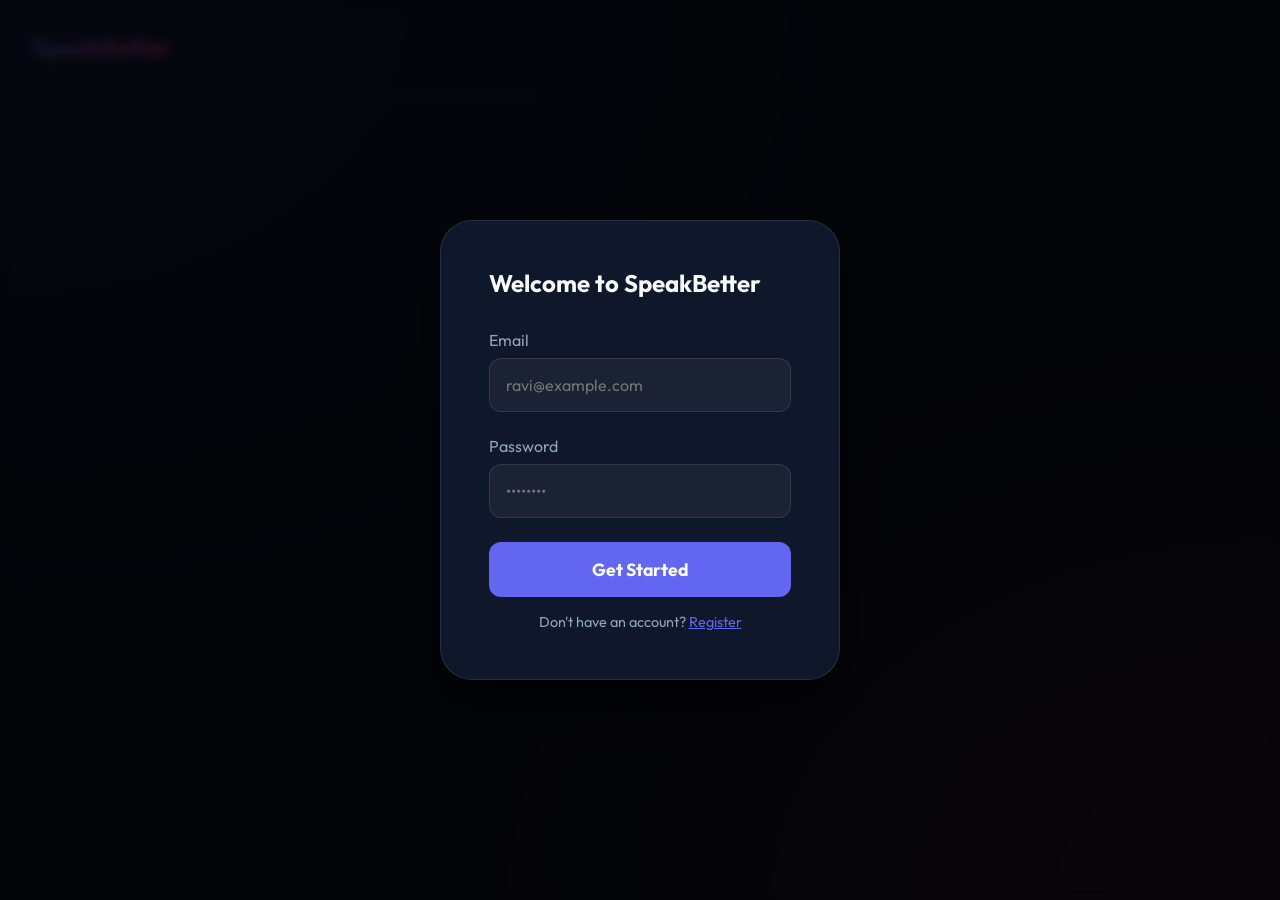
==== backend/app/static/index.html @ 7bcf6d39 "feat: implement core backend architecture including MongoDB integration, Gemini audio analysis servi" ====
<!DOCTYPE html>
<html lang="en">
<head>
    <meta charset="UTF-8">
    <meta name="viewport" content="width=device-width, initial-scale=1.0">
    <title>SpeakBetter - AI English Tutor</title>
    <link href="https://fonts.googleapis.com/css2?family=Outfit:wght@300;400;600;800&display=swap" rel="stylesheet">
    <style>
        :root {
            --primary: #6366f1;
            --primary-dark: #4f46e5;
            --secondary: #ec4899;
            --bg-dark: #0f172a;
            --card-bg: rgba(30, 41, 59, 0.7);
            --text-main: #f8fafc;
            --text-dim: #94a3b8;
            --glass-border: rgba(255, 255, 255, 0.1);
        }

        * {
            margin: 0;
            padding: 0;
            box-sizing: border-box;
            font-family: 'Outfit', sans-serif;
        }

        body {
            background-color: var(--bg-dark);
            color: var(--text-main);
            min-height: 100vh;
            background-image: 
                radial-gradient(at 0% 0%, rgba(99, 102, 241, 0.15) 0px, transparent 50%),
                radial-gradient(at 100% 100%, rgba(236, 72, 153, 0.15) 0px, transparent 50%);
            display: flex;
            flex-direction: column;
            overflow-x: hidden;
        }

        header {
            padding: 2rem;
            display: flex;
            justify-content: space-between;
            align-items: center;
            backdrop-filter: blur(10px);
            border-bottom: 1px solid var(--glass-border);
            position: sticky;
            top: 0;
            z-index: 100;
        }

        .logo {
            font-size: 1.5rem;
            font-weight: 800;
            background: linear-gradient(to right, var(--primary), var(--secondary));
            -webkit-background-clip: text;
            -webkit-text-fill-color: transparent;
        }

        .user-nav {
            display: flex;
            gap: 1rem;
            align-items: center;
        }

        .streak-badge {
            background: rgba(255, 255, 255, 0.1);
            padding: 0.5rem 1rem;
            border-radius: 2rem;
            display: flex;
            align-items: center;
            gap: 0.5rem;
            border: 1px solid var(--glass-border);
        }

        main {
            flex: 1;
            padding: 2rem;
            max-width: 800px;
            margin: 0 auto;
            width: 100%;
        }

        .task-card {
            background: var(--card-bg);
            backdrop-filter: blur(20px);
            border-radius: 2rem;
            padding: 3rem;
            border: 1px solid var(--glass-border);
            text-align: center;
            box-shadow: 0 25px 50px -12px rgba(0, 0, 0, 0.5);
            margin-bottom: 2rem;
            transform: translateY(0);
            transition: transform 0.3s ease;
        }

        .task-card:hover {
            transform: translateY(-5px);
        }

        .day-label {
            color: var(--secondary);
            font-weight: 600;
            text-transform: uppercase;
            letter-spacing: 0.1em;
            margin-bottom: 1rem;
            display: block;
        }

        h2 {
            font-size: 2.5rem;
            margin-bottom: 0.5rem;
            line-height: 1.2;
        }

        .hi-task {
            font-size: 1.25rem;
            color: var(--text-dim);
            margin-bottom: 2rem;
        }

        .controls {
            display: flex;
            flex-direction: column;
            align-items: center;
            gap: 2rem;
        }

        .record-btn {
            width: 100px;
            height: 100px;
            border-radius: 50%;
            background: var(--primary);
            border: none;
            cursor: pointer;
            display: flex;
            align-items: center;
            justify-content: center;
            box-shadow: 0 0 0 0 rgba(99, 102, 241, 0.4);
            transition: all 0.3s cubic-bezier(0.175, 0.885, 0.32, 1.275);
            position: relative;
        }

        .record-btn.recording {
            background: var(--secondary);
            animation: pulse 1.5s infinite;
        }

        .record-btn svg {
            width: 40px;
            height: 40px;
            fill: white;
        }

        @keyframes pulse {
            0% { box-shadow: 0 0 0 0 rgba(236, 72, 153, 0.7); }
            70% { box-shadow: 0 0 0 20px rgba(236, 72, 153, 0); }
            100% { box-shadow: 0 0 0 0 rgba(236, 72, 153, 0); }
        }

        .status-text {
            color: var(--text-dim);
            font-weight: 500;
        }

        .feedback-section {
            display: none;
            animation: slideUp 0.5s ease;
        }

        @keyframes slideUp {
            from { opacity: 0; transform: translateY(20px); }
            to { opacity: 1; transform: translateY(0); }
        }

        .feedback-card {
            background: rgba(255, 255, 255, 0.05);
            border-radius: 1.5rem;
            padding: 2rem;
            margin-top: 2rem;
            text-align: left;
        }

        .score-box {
            display: inline-block;
            padding: 0.5rem 1rem;
            background: var(--primary);
            border-radius: 1rem;
            font-weight: 800;
            margin-bottom: 1rem;
        }

        .corrected-text {
            font-size: 1.5rem;
            margin-bottom: 1rem;
            color: #4ade80;
        }

        .hindi-exp {
            color: var(--text-dim);
            font-style: italic;
            border-left: 3px solid var(--secondary);
            padding-left: 1rem;
            margin-bottom: 1.5rem;
        }

        .btn-play {
            padding: 0.75rem 1.5rem;
            background: white;
            color: var(--bg-dark);
            border: none;
            border-radius: 1rem;
            font-weight: 700;
            cursor: pointer;
            display: flex;
            align-items: center;
            gap: 0.5rem;
            transition: all 0.2s;
        }

        .btn-play:hover {
            transform: scale(1.05);
            background: #f1f5f9;
        }

        /* Modal Styles */
        .modal {
            position: fixed;
            top: 0;
            left: 0;
            width: 100%;
            height: 100%;
            background: rgba(0, 0, 0, 0.8);
            backdrop-filter: blur(5px);
            display: flex;
            align-items: center;
            justify-content: center;
            z-index: 1000;
            padding: 1rem;
        }

        .modal-content {
            background: var(--bg-dark);
            border: 1px solid var(--glass-border);
            padding: 3rem;
            border-radius: 2rem;
            width: 100%;
            max-width: 400px;
            box-shadow: 0 25px 50px -12px rgba(0, 0, 0, 1);
        }

        .form-group {
            margin-bottom: 1.5rem;
        }

        label {
            display: block;
            margin-bottom: 0.5rem;
            color: var(--text-dim);
        }

        input {
            width: 100%;
            padding: 1rem;
            background: rgba(255, 255, 255, 0.05);
            border: 1px solid var(--glass-border);
            border-radius: 0.75rem;
            color: white;
            font-size: 1rem;
        }

        input:focus {
            outline: none;
            border-color: var(--primary);
        }

        .btn-submit {
            width: 100%;
            padding: 1rem;
            background: var(--primary);
            color: white;
            border: none;
            border-radius: 0.75rem;
            font-weight: 700;
            font-size: 1.1rem;
            cursor: pointer;
            transition: all 0.2s;
        }

        .btn-submit:hover {
            background: var(--primary-dark);
        }

        .hidden {
            display: none !important;
        }
    </style>
</head>
<body>
    <header>
        <div class="logo">SpeakBetter</div>
        <div class="user-nav">
            <div id="streakContainer" class="streak-badge hidden">
                🔥 <span id="streakCount">0</span> Days
            </div>
            <button id="logoutBtn" class="btn-play hidden" style="padding:0.4rem 1rem">Logout</button>
        </div>
    </header>

    <main id="appContent" class="hidden">
        <div class="task-card">
            <span class="day-label" id="taskDate">Today's Task</span>
            <h2 id="taskEn">Loading task...</h2>
            <p id="hiTask" class="hi-task"></p>
            
            <div class="controls">
                <button id="recordBtn" class="record-btn">
                    <svg viewBox="0 0 24 24"><path d="M12 14c1.66 0 3-1.34 3-3V5c0-1.66-1.34-3-3-3S9 3.34 9 5v6c0 1.66 1.34 3 3 3z"/><path d="M17 11c0 2.76-2.24 5-5 5s-5-2.24-5-5H5c0 3.53 2.61 6.43 6 6.92V21h2v-3.08c3.39-.49 6-3.39 6-6.92h-2z"/></svg>
                </button>
                <div id="statusText" class="status-text">Click the mic and start speaking</div>
            </div>

            <div id="feedbackSection" class="feedback-section">
                <div class="feedback-card">
                    <div class="score-box">Score: <span id="score">0</span>/10</div>
                    <div class="corrected-text" id="correctedText"></div>
                    <div class="hindi-exp" id="hindiExp"></div>
                    <div id="encouragement" style="margin-bottom: 1.5rem; color: var(--text-dim)"></div>
                    <button id="playBtn" class="btn-play">
                        <svg width="20" height="20" viewBox="0 0 24 24" fill="currentColor"><path d="M8 5v14l11-7z"/></svg>
                        Listen & Practice
                    </button>
                </div>
            </div>
        </div>
    </main>

    <!-- Auth Modal -->
    <div id="authModal" class="modal">
        <div class="modal-content">
            <h2 style="font-size: 1.5rem; margin-bottom: 2rem;">Welcome to SpeakBetter</h2>
            <div id="loginForm">
                <div class="form-group">
                    <label>Email</label>
                    <input type="email" id="loginEmail" placeholder="ravi@example.com">
                </div>
                <div class="form-group">
                    <label>Password</label>
                    <input type="password" id="loginPassword" placeholder="••••••••">
                </div>
                <button class="btn-submit" id="handleLogin">Get Started</button>
                <p style="margin-top: 1rem; text-align: center; font-size: 0.9rem; color: var(--text-dim)">
                    Don't have an account? <a href="#" id="showRegister" style="color: var(--primary)">Register</a>
                </p>
            </div>
            <div id="registerForm" class="hidden">
                <div class="form-group">
                    <label>Name</label>
                    <input type="text" id="regName" placeholder="Ravi Kumar">
                </div>
                <div class="form-group">
                    <label>Email</label>
                    <input type="email" id="regEmail" placeholder="ravi@example.com">
                </div>
                <div class="form-group">
                    <label>Password</label>
                    <input type="password" id="regPassword" placeholder="••••••••">
                </div>
                <button class="btn-submit" id="handleRegister">Create Account</button>
                <p style="margin-top: 1rem; text-align: center; font-size: 0.9rem; color: var(--text-dim)">
                    Already have an account? <a href="#" id="showLogin" style="color: var(--primary)">Login</a>
                </p>
            </div>
        </div>
    </div>

    <script>
        const API_URL = ''; // Same origin
        let token = localStorage.getItem('token');
        let mediaRecorder;
        let audioChunks = [];

        // UI Elements
        const authModal = document.getElementById('authModal');
        const appContent = document.getElementById('appContent');
        const loginForm = document.getElementById('loginForm');
        const registerForm = document.getElementById('registerForm');
        const streakContainer = document.getElementById('streakContainer');
        const logoutBtn = document.getElementById('logoutBtn');

        // Initialization
        if (token) {
            showApp();
        }

        document.getElementById('showRegister').onclick = () => {
            loginForm.classList.add('hidden');
            registerForm.classList.remove('hidden');
        };

        document.getElementById('showLogin').onclick = () => {
            registerForm.classList.add('hidden');
            loginForm.classList.remove('hidden');
        };

        logoutBtn.onclick = () => {
            localStorage.removeItem('token');
            location.reload();
        };

        // Auth Logic
        document.getElementById('handleLogin').onclick = async () => {
            const email = document.getElementById('loginEmail').value;
            const password = document.getElementById('loginPassword').value;
            
            try {
                const res = await fetch('/auth/login', {
                    method: 'POST',
                    headers: { 'Content-Type': 'application/json' },
                    body: JSON.stringify({ email, password, name: '' }) // name dummy for simplicity
                });
                const data = await res.json();
                if (data.access_token) {
                    localStorage.setItem('token', data.access_token);
                    showApp();
                } else {
                    alert(data.detail || 'Login failed');
                }
            } catch (err) {
                alert('Connection error');
            }
        };

        document.getElementById('handleRegister').onclick = async () => {
            const name = document.getElementById('regName').value;
            const email = document.getElementById('regEmail').value;
            const password = document.getElementById('regPassword').value;
            
            try {
                const res = await fetch('/auth/register', {
                    method: 'POST',
                    headers: { 'Content-Type': 'application/json' },
                    body: JSON.stringify({ name, email, password })
                });
                const data = await res.json();
                if (data.access_token) {
                    localStorage.setItem('token', data.access_token);
                    showApp();
                } else {
                    alert(data.detail || 'Registration failed');
                }
            } catch (err) {
                alert('Connection error');
            }
        };

        async function showApp() {
            authModal.classList.add('hidden');
            appContent.classList.remove('hidden');
            streakContainer.classList.remove('hidden');
            logoutBtn.classList.remove('hidden');
            token = localStorage.getItem('token');
            loadTask();
            loadStats();
        }

        async function loadTask() {
            const res = await fetch('/task/', {
                headers: { 'Authorization': `Bearer ${token}` }
            });
            const task = await res.json();
            document.getElementById('taskEn').innerText = task.task_en;
            document.getElementById('hiTask').innerText = task.task_hi;
            document.getElementById('taskDate').innerText = task.date;
        }

        async function loadStats() {
            const res = await fetch('/progress/stats', {
                headers: { 'Authorization': `Bearer ${token}` }
            });
            const stats = await res.json();
            document.getElementById('streakCount').innerText = stats.streak;
        }

        // Audio Recording Logic
        const recordBtn = document.getElementById('recordBtn');
        const statusText = document.getElementById('statusText');

        recordBtn.onclick = async () => {
            if (mediaRecorder && mediaRecorder.state === 'recording') {
                mediaRecorder.stop();
                recordBtn.classList.remove('recording');
                statusText.innerText = 'Processing your speech...';
                return;
            }

            try {
                const stream = await navigator.mediaDevices.getUserMedia({ audio: true });
                mediaRecorder = new MediaRecorder(stream);
                audioChunks = [];

                mediaRecorder.ondataavailable = (event) => {
                    audioChunks.push(event.data);
                };

                mediaRecorder.onstop = async () => {
                    const audioBlob = new Blob(audioChunks, { type: 'audio/mpeg' });
                    submitAudio(audioBlob);
                };

                mediaRecorder.start();
                recordBtn.classList.add('recording');
                statusText.innerText = 'Listening... Click again to finish';
            } catch (err) {
                alert('Please allow microphone access to practice.');
            }
        };

        async function submitAudio(blob) {
            const formData = new FormData();
            formData.append('file', blob, 'recording.mp3');

            try {
                const res = await fetch('/submit/audio', {
                    method: 'POST',
                    headers: { 'Authorization': `Bearer ${token}` },
                    body: formData
                });
                const result = await res.json();
                showFeedback(result);
            } catch (err) {
                statusText.innerText = 'Error submitting. Try again.';
            }
        }

        function showFeedback(result) {
            document.getElementById('feedbackSection').style.display = 'block';
            document.getElementById('score').innerText = result.score;
            document.getElementById('correctedText').innerText = result.corrected;
            document.getElementById('hindiExp').innerText = result.hindi;
            document.getElementById('encouragement').innerText = result.feedback;
            document.getElementById('streakCount').innerText = result.streak;
            statusText.innerText = 'Great job! Listen to the correct version below.';
            
            document.getElementById('playBtn').onclick = () => {
                const utterance = new SpeechSynthesisUtterance(result.corrected);
                utterance.lang = 'en-US';
                utterance.rate = 0.9;
                speechSynthesis.speak(utterance);
            };
        }
    </script>
</body>
</html>
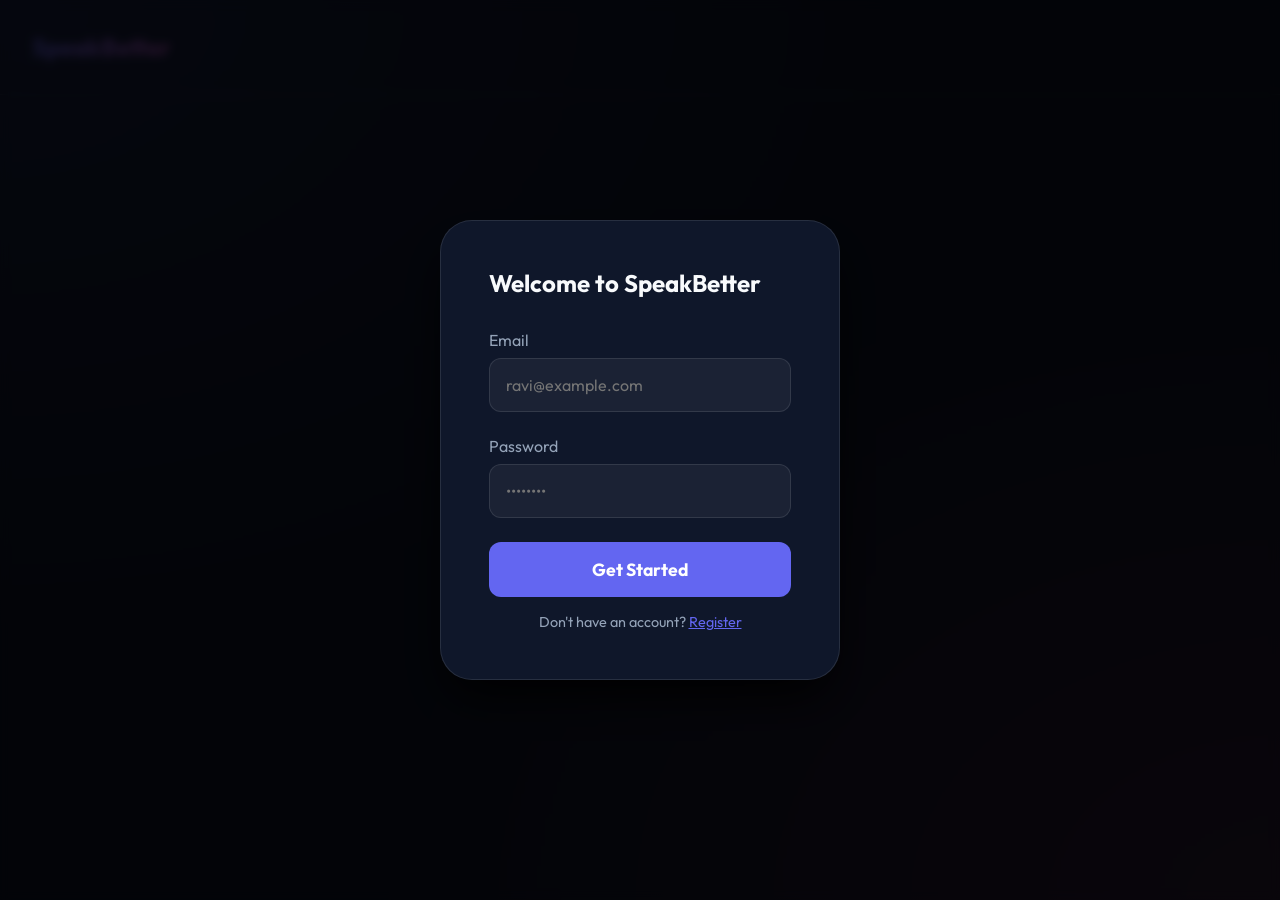
==== commit 1402038e: "feat: migrate to google-genai SDK and implement two-stage Gemini pipeline for multimodal audio analy" ====
--- a/backend/app/static/index.html
+++ b/backend/app/static/index.html
@@ -53,6 +53,7 @@
             font-weight: 800;
             background: linear-gradient(to right, var(--primary), var(--secondary));
             -webkit-background-clip: text;
+            background-clip: text;
             -webkit-text-fill-color: transparent;
         }
 
@@ -160,6 +161,28 @@
         .status-text {
             color: var(--text-dim);
             font-weight: 500;
+            display: flex;
+            align-items: center;
+            gap: 0.5rem;
+        }
+
+        .status-loading {
+            width: 12px;
+            height: 12px;
+            border: 2px solid var(--primary);
+            border-top-color: transparent;
+            border-radius: 50%;
+            animation: spin 0.8s linear infinite;
+        }
+
+        @keyframes spin {
+            to { transform: rotate(360deg); }
+        }
+
+        .record-btn.processing {
+            opacity: 0.7;
+            cursor: wait;
+            background: var(--text-dim);
         }
 
         .feedback-section {
@@ -297,7 +320,7 @@
 </head>
 <body>
     <header>
-        <div class="logo">SpeakBetter</div>
+        <div class="logo">SpeakBetter <span style="font-size: 0.7rem; vertical-align: middle; opacity: 0.5;">v2.0 - Gemini Native</span></div>
         <div class="user-nav">
             <div id="streakContainer" class="streak-badge hidden">
                 🔥 <span id="streakCount">0</span> Days
@@ -330,6 +353,10 @@
                         Listen & Practice
                     </button>
                 </div>
+            </div>
+            <div id="historySection" class="feedback-section" style="margin-top: 3rem;">
+                <h3 style="margin-bottom: 1.5rem; color: var(--secondary)">Your Last 5 Attempts</h3>
+                <div id="historyList"></div>
             </div>
         </div>
     </main>
@@ -416,17 +443,17 @@
                 const res = await fetch('/auth/login', {
                     method: 'POST',
                     headers: { 'Content-Type': 'application/json' },
-                    body: JSON.stringify({ email, password, name: '' }) // name dummy for simplicity
+                    body: JSON.stringify({ email, password })
                 });
                 const data = await res.json();
                 if (data.access_token) {
                     localStorage.setItem('token', data.access_token);
                     showApp();
                 } else {
-                    alert(data.detail || 'Login failed');
+                    alert(data.detail || 'Login failed. Please check your email and password.');
                 }
             } catch (err) {
-                alert('Connection error');
+                alert('Connection error. Is the server running?');
             }
         };
 
@@ -461,6 +488,7 @@
             token = localStorage.getItem('token');
             loadTask();
             loadStats();
+            loadHistory();
         }
 
         async function loadTask() {
@@ -481,6 +509,27 @@
             document.getElementById('streakCount').innerText = stats.streak;
         }
 
+        async function loadHistory() {
+            const res = await fetch('/progress/history', {
+                headers: { 'Authorization': `Bearer ${token}` }
+            });
+            const history = await res.json();
+            const list = document.getElementById('historyList');
+            list.innerHTML = '';
+            
+            history.slice(0, 5).forEach(session => {
+                const item = document.createElement('div');
+                item.className = 'feedback-card';
+                item.style.marginBottom = '1rem';
+                item.innerHTML = `
+                    <div style="font-size: 0.8rem; color: var(--text-dim)">${new Date(session.date).toLocaleDateString()}</div>
+                    <div style="font-weight: 600; margin: 0.5rem 0">"${session.user_input}"</div>
+                    <div style="color: #4ade80">→ ${session.corrected_text}</div>
+                `;
+                list.appendChild(item);
+            });
+        }
+
         // Audio Recording Logic
         const recordBtn = document.getElementById('recordBtn');
         const statusText = document.getElementById('statusText');
@@ -489,7 +538,8 @@
             if (mediaRecorder && mediaRecorder.state === 'recording') {
                 mediaRecorder.stop();
                 recordBtn.classList.remove('recording');
-                statusText.innerText = 'Processing your speech...';
+                statusText.innerHTML = '<span class="status-loading"></span> Analyzing your speech...';
+                recordBtn.classList.add('processing');
                 return;
             }
 
@@ -503,21 +553,21 @@
                 };
 
                 mediaRecorder.onstop = async () => {
-                    const audioBlob = new Blob(audioChunks, { type: 'audio/mpeg' });
+                    const audioBlob = new Blob(audioChunks, { type: 'audio/webm' });
                     submitAudio(audioBlob);
                 };
 
                 mediaRecorder.start();
                 recordBtn.classList.add('recording');
-                statusText.innerText = 'Listening... Click again to finish';
+                statusText.innerText = 'Listening... Click again when finished';
             } catch (err) {
-                alert('Please allow microphone access to practice.');
+                alert('Microphone access denied. Please enable it in browser settings.');
             }
         };
 
         async function submitAudio(blob) {
             const formData = new FormData();
-            formData.append('file', blob, 'recording.mp3');
+            formData.append('file', blob, 'recording.webm');
 
             try {
                 const res = await fetch('/submit/audio', {
@@ -525,27 +575,58 @@
                     headers: { 'Authorization': `Bearer ${token}` },
                     body: formData
                 });
+                
+                if (!res.ok) {
+                    const errData = await res.json();
+                    throw new Error(errData.detail || 'Server error');
+                }
+                
                 const result = await res.json();
                 showFeedback(result);
             } catch (err) {
-                statusText.innerText = 'Error submitting. Try again.';
+                statusText.innerText = 'Technical error: ' + err.message;
+                recordBtn.classList.remove('processing');
             }
         }
 
+        function playAudio(base64Data, text) {
+            if (base64Data) {
+                try {
+                    const audio = new Audio(`data:audio/wav;base64,${base64Data}`);
+                    audio.play().catch(e => {
+                        console.warn('Native playback failed, using fallback TTS', e);
+                        fallbackTTS(text);
+                    });
+                } catch (e) {
+                    fallbackTTS(text);
+                }
+            } else {
+                fallbackTTS(text);
+            }
+        }
+
+        function fallbackTTS(text) {
+            const utterance = new SpeechSynthesisUtterance(text);
+            utterance.lang = 'en-US';
+            utterance.rate = 0.9;
+            speechSynthesis.speak(utterance);
+        }
+
         function showFeedback(result) {
+            recordBtn.classList.remove('processing');
             document.getElementById('feedbackSection').style.display = 'block';
             document.getElementById('score').innerText = result.score;
             document.getElementById('correctedText').innerText = result.corrected;
             document.getElementById('hindiExp').innerText = result.hindi;
             document.getElementById('encouragement').innerText = result.feedback;
             document.getElementById('streakCount').innerText = result.streak;
-            statusText.innerText = 'Great job! Listen to the correct version below.';
+            statusText.innerText = 'Analysis complete! Tap "Listen" to hear the AI coach.';
             
+            // Auto-play the native voice if available
+            playAudio(result.audio_data, result.corrected);
+
             document.getElementById('playBtn').onclick = () => {
-                const utterance = new SpeechSynthesisUtterance(result.corrected);
-                utterance.lang = 'en-US';
-                utterance.rate = 0.9;
-                speechSynthesis.speak(utterance);
+                playAudio(result.audio_data, result.corrected);
             };
         }
     </script>
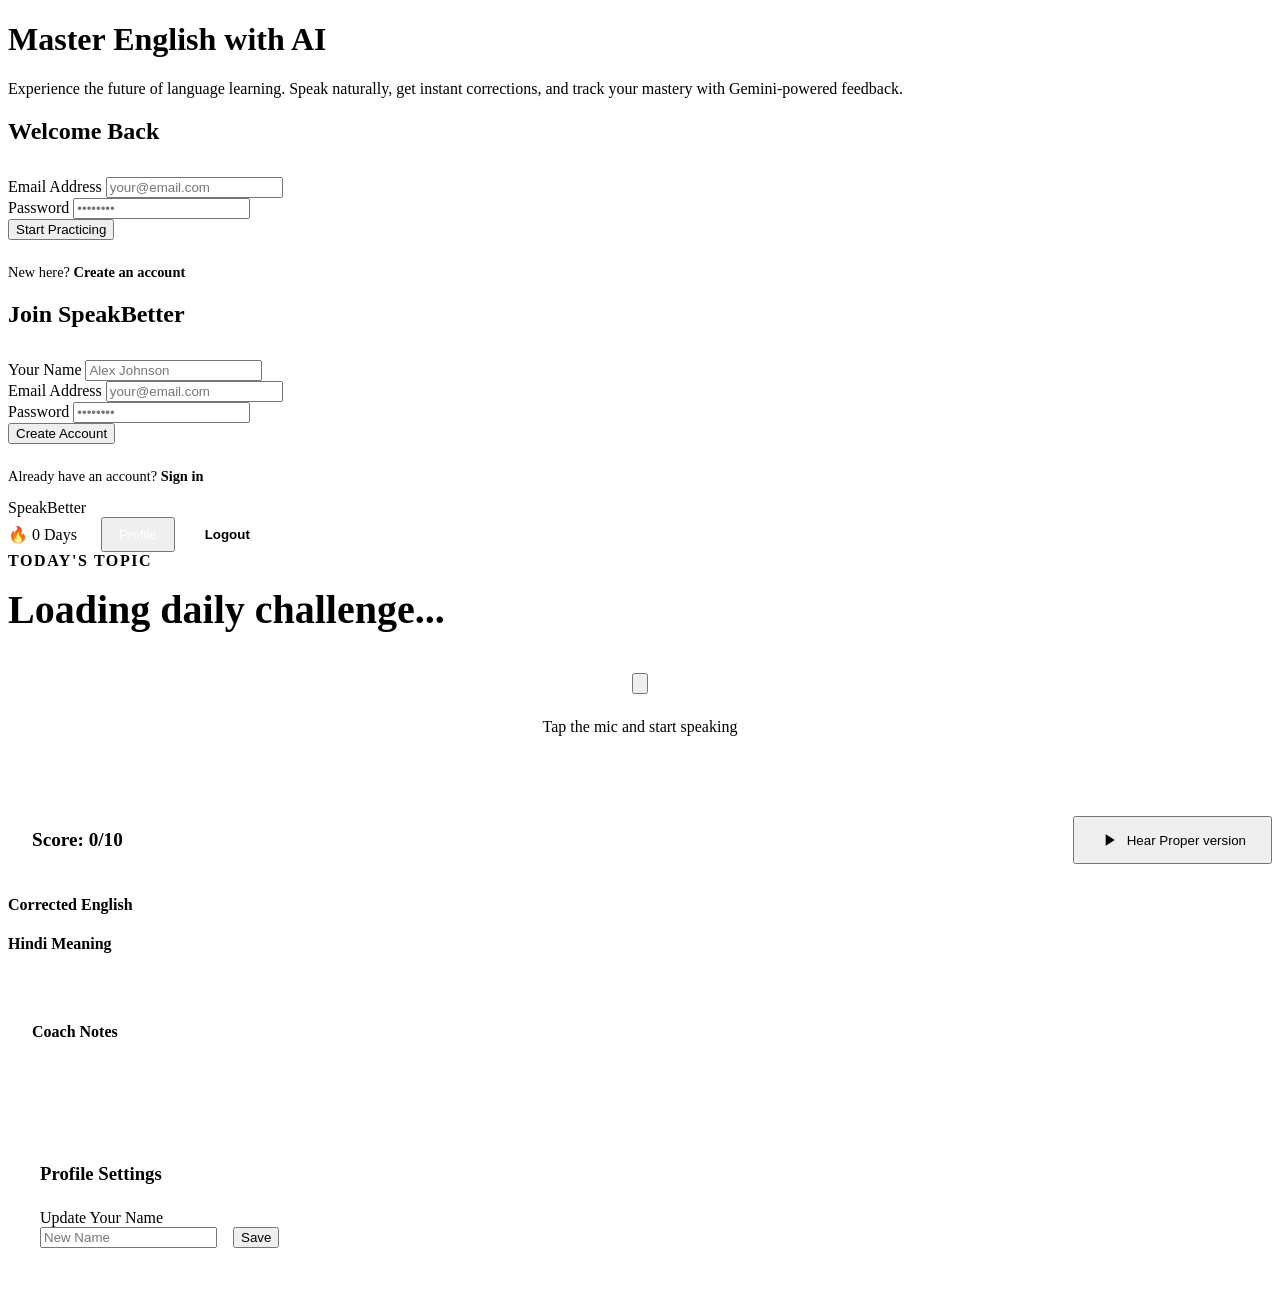
==== commit ab9923db: "feat: implement frontend landing and application interface with glassmorphism styling" ====
--- a/backend/app/static/index.html
+++ b/backend/app/static/index.html
@@ -3,439 +3,169 @@
 <head>
     <meta charset="UTF-8">
     <meta name="viewport" content="width=device-width, initial-scale=1.0">
-    <title>SpeakBetter - AI English Tutor</title>
+    <title>SpeakBetter - Master English with AI</title>
+    <meta name="description" content="SpeakBetter uses Gemini AI to help you master English through daily speaking practice and instant feedback.">
     <link href="https://fonts.googleapis.com/css2?family=Outfit:wght@300;400;600;800&display=swap" rel="stylesheet">
-    <style>
-        :root {
-            --primary: #6366f1;
-            --primary-dark: #4f46e5;
-            --secondary: #ec4899;
-            --bg-dark: #0f172a;
-            --card-bg: rgba(30, 41, 59, 0.7);
-            --text-main: #f8fafc;
-            --text-dim: #94a3b8;
-            --glass-border: rgba(255, 255, 255, 0.1);
-        }
-
-        * {
-            margin: 0;
-            padding: 0;
-            box-sizing: border-box;
-            font-family: 'Outfit', sans-serif;
-        }
-
-        body {
-            background-color: var(--bg-dark);
-            color: var(--text-main);
-            min-height: 100vh;
-            background-image: 
-                radial-gradient(at 0% 0%, rgba(99, 102, 241, 0.15) 0px, transparent 50%),
-                radial-gradient(at 100% 100%, rgba(236, 72, 153, 0.15) 0px, transparent 50%);
-            display: flex;
-            flex-direction: column;
-            overflow-x: hidden;
-        }
-
-        header {
-            padding: 2rem;
-            display: flex;
-            justify-content: space-between;
-            align-items: center;
-            backdrop-filter: blur(10px);
-            border-bottom: 1px solid var(--glass-border);
-            position: sticky;
-            top: 0;
-            z-index: 100;
-        }
-
-        .logo {
-            font-size: 1.5rem;
-            font-weight: 800;
-            background: linear-gradient(to right, var(--primary), var(--secondary));
-            -webkit-background-clip: text;
-            background-clip: text;
-            -webkit-text-fill-color: transparent;
-        }
-
-        .user-nav {
-            display: flex;
-            gap: 1rem;
-            align-items: center;
-        }
-
-        .streak-badge {
-            background: rgba(255, 255, 255, 0.1);
-            padding: 0.5rem 1rem;
-            border-radius: 2rem;
-            display: flex;
-            align-items: center;
-            gap: 0.5rem;
-            border: 1px solid var(--glass-border);
-        }
-
-        main {
-            flex: 1;
-            padding: 2rem;
-            max-width: 800px;
-            margin: 0 auto;
-            width: 100%;
-        }
-
-        .task-card {
-            background: var(--card-bg);
-            backdrop-filter: blur(20px);
-            border-radius: 2rem;
-            padding: 3rem;
-            border: 1px solid var(--glass-border);
-            text-align: center;
-            box-shadow: 0 25px 50px -12px rgba(0, 0, 0, 0.5);
-            margin-bottom: 2rem;
-            transform: translateY(0);
-            transition: transform 0.3s ease;
-        }
-
-        .task-card:hover {
-            transform: translateY(-5px);
-        }
-
-        .day-label {
-            color: var(--secondary);
-            font-weight: 600;
-            text-transform: uppercase;
-            letter-spacing: 0.1em;
-            margin-bottom: 1rem;
-            display: block;
-        }
-
-        h2 {
-            font-size: 2.5rem;
-            margin-bottom: 0.5rem;
-            line-height: 1.2;
-        }
-
-        .hi-task {
-            font-size: 1.25rem;
-            color: var(--text-dim);
-            margin-bottom: 2rem;
-        }
-
-        .controls {
-            display: flex;
-            flex-direction: column;
-            align-items: center;
-            gap: 2rem;
-        }
-
-        .record-btn {
-            width: 100px;
-            height: 100px;
-            border-radius: 50%;
-            background: var(--primary);
-            border: none;
-            cursor: pointer;
-            display: flex;
-            align-items: center;
-            justify-content: center;
-            box-shadow: 0 0 0 0 rgba(99, 102, 241, 0.4);
-            transition: all 0.3s cubic-bezier(0.175, 0.885, 0.32, 1.275);
-            position: relative;
-        }
-
-        .record-btn.recording {
-            background: var(--secondary);
-            animation: pulse 1.5s infinite;
-        }
-
-        .record-btn svg {
-            width: 40px;
-            height: 40px;
-            fill: white;
-        }
-
-        @keyframes pulse {
-            0% { box-shadow: 0 0 0 0 rgba(236, 72, 153, 0.7); }
-            70% { box-shadow: 0 0 0 20px rgba(236, 72, 153, 0); }
-            100% { box-shadow: 0 0 0 0 rgba(236, 72, 153, 0); }
-        }
-
-        .status-text {
-            color: var(--text-dim);
-            font-weight: 500;
-            display: flex;
-            align-items: center;
-            gap: 0.5rem;
-        }
-
-        .status-loading {
-            width: 12px;
-            height: 12px;
-            border: 2px solid var(--primary);
-            border-top-color: transparent;
-            border-radius: 50%;
-            animation: spin 0.8s linear infinite;
-        }
-
-        @keyframes spin {
-            to { transform: rotate(360deg); }
-        }
-
-        .record-btn.processing {
-            opacity: 0.7;
-            cursor: wait;
-            background: var(--text-dim);
-        }
-
-        .feedback-section {
-            display: none;
-            animation: slideUp 0.5s ease;
-        }
-
-        @keyframes slideUp {
-            from { opacity: 0; transform: translateY(20px); }
-            to { opacity: 1; transform: translateY(0); }
-        }
-
-        .feedback-card {
-            background: rgba(255, 255, 255, 0.05);
-            border-radius: 1.5rem;
-            padding: 2rem;
-            margin-top: 2rem;
-            text-align: left;
-        }
-
-        .score-box {
-            display: inline-block;
-            padding: 0.5rem 1rem;
-            background: var(--primary);
-            border-radius: 1rem;
-            font-weight: 800;
-            margin-bottom: 1rem;
-        }
-
-        .corrected-text {
-            font-size: 1.5rem;
-            margin-bottom: 1rem;
-            color: #4ade80;
-        }
-
-        .hindi-exp {
-            color: var(--text-dim);
-            font-style: italic;
-            border-left: 3px solid var(--secondary);
-            padding-left: 1rem;
-            margin-bottom: 1.5rem;
-        }
-
-        .btn-play {
-            padding: 0.75rem 1.5rem;
-            background: white;
-            color: var(--bg-dark);
-            border: none;
-            border-radius: 1rem;
-            font-weight: 700;
-            cursor: pointer;
-            display: flex;
-            align-items: center;
-            gap: 0.5rem;
-            transition: all 0.2s;
-        }
-
-        .btn-play:hover {
-            transform: scale(1.05);
-            background: #f1f5f9;
-        }
-
-        /* Modal Styles */
-        .modal {
-            position: fixed;
-            top: 0;
-            left: 0;
-            width: 100%;
-            height: 100%;
-            background: rgba(0, 0, 0, 0.8);
-            backdrop-filter: blur(5px);
-            display: flex;
-            align-items: center;
-            justify-content: center;
-            z-index: 1000;
-            padding: 1rem;
-        }
-
-        .modal-content {
-            background: var(--bg-dark);
-            border: 1px solid var(--glass-border);
-            padding: 3rem;
-            border-radius: 2rem;
-            width: 100%;
-            max-width: 400px;
-            box-shadow: 0 25px 50px -12px rgba(0, 0, 0, 1);
-        }
-
-        .form-group {
-            margin-bottom: 1.5rem;
-        }
-
-        label {
-            display: block;
-            margin-bottom: 0.5rem;
-            color: var(--text-dim);
-        }
-
-        input {
-            width: 100%;
-            padding: 1rem;
-            background: rgba(255, 255, 255, 0.05);
-            border: 1px solid var(--glass-border);
-            border-radius: 0.75rem;
-            color: white;
-            font-size: 1rem;
-        }
-
-        input:focus {
-            outline: none;
-            border-color: var(--primary);
-        }
-
-        .btn-submit {
-            width: 100%;
-            padding: 1rem;
-            background: var(--primary);
-            color: white;
-            border: none;
-            border-radius: 0.75rem;
-            font-weight: 700;
-            font-size: 1.1rem;
-            cursor: pointer;
-            transition: all 0.2s;
-        }
-
-        .btn-submit:hover {
-            background: var(--primary-dark);
-        }
-
-        .hidden {
-            display: none !important;
-        }
-    </style>
+    <link rel="stylesheet" href="/static/index.css">
 </head>
 <body>
-    <header>
-        <div class="logo">SpeakBetter <span style="font-size: 0.7rem; vertical-align: middle; opacity: 0.5;">v2.0 - Gemini Native</span></div>
-        <div class="user-nav">
-            <div id="streakContainer" class="streak-badge hidden">
-                🔥 <span id="streakCount">0</span> Days
-            </div>
-            <button id="logoutBtn" class="btn-play hidden" style="padding:0.4rem 1rem">Logout</button>
-        </div>
-    </header>
-
-    <main id="appContent" class="hidden">
-        <div class="task-card">
-            <span class="day-label" id="taskDate">Today's Task</span>
-            <h2 id="taskEn">Loading task...</h2>
-            <p id="hiTask" class="hi-task"></p>
-            
-            <div class="controls">
-                <button id="recordBtn" class="record-btn">
-                    <svg viewBox="0 0 24 24"><path d="M12 14c1.66 0 3-1.34 3-3V5c0-1.66-1.34-3-3-3S9 3.34 9 5v6c0 1.66 1.34 3 3 3z"/><path d="M17 11c0 2.76-2.24 5-5 5s-5-2.24-5-5H5c0 3.53 2.61 6.43 6 6.92V21h2v-3.08c3.39-.49 6-3.39 6-6.92h-2z"/></svg>
-                </button>
-                <div id="statusText" class="status-text">Click the mic and start speaking</div>
-            </div>
-
-            <div id="feedbackSection" class="feedback-section">
-                <div class="feedback-card">
-                    <div class="score-box">Score: <span id="score">0</span>/10</div>
-                    <div class="corrected-text" id="correctedText"></div>
-                    <div class="hindi-exp" id="hindiExp"></div>
-                    <div id="encouragement" style="margin-bottom: 1.5rem; color: var(--text-dim)"></div>
-                    <button id="playBtn" class="btn-play">
-                        <svg width="20" height="20" viewBox="0 0 24 24" fill="currentColor"><path d="M8 5v14l11-7z"/></svg>
-                        Listen & Practice
-                    </button>
-                </div>
-            </div>
-            <div id="historySection" class="feedback-section" style="margin-top: 3rem;">
-                <h3 style="margin-bottom: 1.5rem; color: var(--secondary)">Your Last 5 Attempts</h3>
-                <div id="historyList"></div>
-            </div>
-        </div>
-    </main>
-
-    <!-- Auth Modal -->
-    <div id="authModal" class="modal">
-        <div class="modal-content">
-            <h2 style="font-size: 1.5rem; margin-bottom: 2rem;">Welcome to SpeakBetter</h2>
+
+    <!-- Landing View -->
+    <div id="landingView" class="hero-section">
+        <h1 class="hero-title">Master English with AI</h1>
+        <p class="hero-subtitle">Experience the future of language learning. Speak naturally, get instant corrections, and track your mastery with Gemini-powered feedback.</p>
+        
+        <div class="auth-container glass" id="authContainer">
             <div id="loginForm">
-                <div class="form-group">
-                    <label>Email</label>
-                    <input type="email" id="loginEmail" placeholder="ravi@example.com">
-                </div>
-                <div class="form-group">
-                    <label>Password</label>
+                <h2 style="margin-bottom: 2rem;">Welcome Back</h2>
+                <div class="form-group">
+                    <label for="loginEmail">Email Address</label>
+                    <input type="email" id="loginEmail" placeholder="your@email.com">
+                </div>
+                <div class="form-group">
+                    <label for="loginPassword">Password</label>
                     <input type="password" id="loginPassword" placeholder="••••••••">
                 </div>
-                <button class="btn-submit" id="handleLogin">Get Started</button>
-                <p style="margin-top: 1rem; text-align: center; font-size: 0.9rem; color: var(--text-dim)">
-                    Don't have an account? <a href="#" id="showRegister" style="color: var(--primary)">Register</a>
+                <button class="btn-primary" id="loginBtn">Start Practicing</button>
+                <p style="margin-top: 1.5rem; color: var(--text-dim); font-size: 0.9rem;">
+                    New here? <a href="#" id="showRegister" style="color: var(--primary); text-decoration: none; font-weight: 600;">Create an account</a>
                 </p>
             </div>
+
             <div id="registerForm" class="hidden">
-                <div class="form-group">
-                    <label>Name</label>
-                    <input type="text" id="regName" placeholder="Ravi Kumar">
-                </div>
-                <div class="form-group">
-                    <label>Email</label>
-                    <input type="email" id="regEmail" placeholder="ravi@example.com">
-                </div>
-                <div class="form-group">
-                    <label>Password</label>
+                <h2 style="margin-bottom: 2rem;">Join SpeakBetter</h2>
+                <div class="form-group">
+                    <label for="regName">Your Name</label>
+                    <input type="text" id="regName" placeholder="Alex Johnson">
+                </div>
+                <div class="form-group">
+                    <label for="regEmail">Email Address</label>
+                    <input type="email" id="regEmail" placeholder="your@email.com">
+                </div>
+                <div class="form-group">
+                    <label for="regPassword">Password</label>
                     <input type="password" id="regPassword" placeholder="••••••••">
                 </div>
-                <button class="btn-submit" id="handleRegister">Create Account</button>
-                <p style="margin-top: 1rem; text-align: center; font-size: 0.9rem; color: var(--text-dim)">
-                    Already have an account? <a href="#" id="showLogin" style="color: var(--primary)">Login</a>
+                <button class="btn-primary" id="registerBtn">Create Account</button>
+                <p style="margin-top: 1.5rem; color: var(--text-dim); font-size: 0.9rem;">
+                    Already have an account? <a href="#" id="showLogin" style="color: var(--primary); text-decoration: none; font-weight: 600;">Sign in</a>
                 </p>
             </div>
         </div>
     </div>
 
+    <!-- App View -->
+    <div id="appView" class="hidden">
+        <nav class="navbar glass">
+            <div class="logo">SpeakBetter</div>
+            <div style="display: flex; gap: 1.5rem; align-items: center;">
+                <div id="streakBadge" class="streak-badge">
+                    🔥 <span id="streakCount">0</span> Days
+                </div>
+                <button id="profileBtn" class="glass" style="padding: 0.5rem 1rem; cursor: pointer; color: white;">Profile</button>
+                <button id="logoutBtn" style="background: none; border: none; color: var(--text-dim); cursor: pointer; font-weight: 600;">Logout</button>
+            </div>
+        </nav>
+
+        <div class="app-container">
+            <!-- Daily Task Section -->
+            <div class="task-card glass">
+                <span style="color: var(--secondary); font-weight: 600; text-transform: uppercase; letter-spacing: 0.1em;" id="taskDateLabel">Today's Topic</span>
+                <h2 id="taskEn" style="font-size: 2.5rem; margin: 1rem 0;">Loading daily challenge...</h2>
+                <p id="taskHi" style="font-size: 1.25rem; color: var(--text-dim); margin-bottom: 2.5rem;"></p>
+                
+                <div style="display: flex; flex-direction: column; align-items: center; gap: 1.5rem;">
+                    <button id="recordBtn" class="microphone-btn">
+                        <svg viewBox="0 0 24 24"><path d="M12 14c1.66 0 3-1.34 3-3V5c0-1.66-1.34-3-3-3S9 3.34 9 5v6c0 1.66 1.34 3 3 3z"/><path d="M17 11c0 2.76-2.24 5-5 5s-5-2.24-5-5H5c0 3.53 2.61 6.43 6 6.92V21h2v-3.08c3.39-.49 6-3.39 6-6.92h-2z"/></svg>
+                    </button>
+                    <div id="statusText" style="color: var(--text-dim); font-weight: 500;">Tap the mic and start speaking</div>
+                </div>
+
+                <!-- Feedback Section -->
+                <div id="feedbackSection" class="hidden" style="margin-top: 3rem; text-align: left; border-top: 1px solid var(--glass-border); padding-top: 2rem;">
+                    <div style="display: flex; justify-content: space-between; align-items: center; margin-bottom: 2rem;">
+                        <div style="background: var(--primary); padding: 0.5rem 1.5rem; border-radius: 1rem; font-weight: 800; font-size: 1.2rem;">
+                            Score: <span id="feedbackScore">0</span>/10
+                        </div>
+                        <button id="playBtn" class="btn-primary" style="width: auto; margin: 0; padding: 0.75rem 1.5rem; display: flex; align-items: center; gap: 0.5rem;">
+                            <svg width="20" height="20" viewBox="0 0 24 24" fill="currentColor"><path d="M8 5v14l11-7z"/></svg>
+                            Hear Proper version
+                        </button>
+                    </div>
+                    
+                    <div class="feedback-grid">
+                        <div class="feedback-item glass">
+                            <h4 style="color: var(--success); margin-bottom: 1rem;">Corrected English</h4>
+                            <p id="correctedText" style="font-size: 1.1rem;"></p>
+                        </div>
+                        <div class="feedback-item glass">
+                            <h4 style="color: var(--secondary); margin-bottom: 1rem;">Hindi Meaning</h4>
+                            <p id="hindiExp" style="font-size: 1.1rem;"></p>
+                        </div>
+                    </div>
+                    
+                    <div class="glass" style="margin-top: 1.5rem; padding: 1.5rem;">
+                        <h4 style="color: var(--primary); margin-bottom: 0.5rem;">Coach Notes</h4>
+                        <p id="coachFeedback" style="color: var(--text-dim);"></p>
+                    </div>
+                </div>
+            </div>
+
+            <!-- Profile/Update Section (Modal or Inline) -->
+            <div id="profileSection" class="hidden glass" style="padding: 2rem; margin-top: 2rem;">
+                <h3 style="margin-bottom: 1.5rem;">Profile Settings</h3>
+                <div class="form-group">
+                    <label>Update Your Name</label>
+                    <div style="display: flex; gap: 1rem;">
+                        <input type="text" id="updateNameInput" placeholder="New Name">
+                        <button class="btn-primary" id="saveProfileBtn" style="width: auto; margin: 0;">Save</button>
+                    </div>
+                </div>
+                <p id="profileStatus" style="font-size: 0.9rem; margin-top: 0.5rem;"></p>
+            </div>
+        </div>
+    </div>
+
     <script>
-        const API_URL = ''; // Same origin
         let token = localStorage.getItem('token');
         let mediaRecorder;
         let audioChunks = [];
 
-        // UI Elements
-        const authModal = document.getElementById('authModal');
-        const appContent = document.getElementById('appContent');
-        const loginForm = document.getElementById('loginForm');
-        const registerForm = document.getElementById('registerForm');
-        const streakContainer = document.getElementById('streakContainer');
-        const logoutBtn = document.getElementById('logoutBtn');
-
-        // Initialization
+        // UI View Switchers
+        function showApp() {
+            document.getElementById('landingView').classList.add('hidden');
+            document.getElementById('appView').classList.remove('hidden');
+            loadTask();
+            loadStats();
+        }
+
+        function showLanding() {
+            document.getElementById('appView').classList.add('hidden');
+            document.getElementById('landingView').classList.remove('hidden');
+        }
+
+        // Initialize
         if (token) {
             showApp();
-        }
-
-        document.getElementById('showRegister').onclick = () => {
-            loginForm.classList.add('hidden');
-            registerForm.classList.remove('hidden');
-        };
-
-        document.getElementById('showLogin').onclick = () => {
-            registerForm.classList.add('hidden');
-            loginForm.classList.remove('hidden');
-        };
-
-        logoutBtn.onclick = () => {
-            localStorage.removeItem('token');
-            location.reload();
-        };
-
-        // Auth Logic
-        document.getElementById('handleLogin').onclick = async () => {
+        } else {
+            showLanding();
+        }
+
+        // Auth Navigation
+        document.getElementById('showRegister').onclick = (e) => {
+            e.preventDefault();
+            document.getElementById('loginForm').classList.add('hidden');
+            document.getElementById('registerForm').classList.remove('hidden');
+        };
+
+        document.getElementById('showLogin').onclick = (e) => {
+            e.preventDefault();
+            document.getElementById('registerForm').classList.add('hidden');
+            document.getElementById('loginForm').classList.remove('hidden');
+        };
+
+        // Login Logic
+        document.getElementById('loginBtn').onclick = async () => {
             const email = document.getElementById('loginEmail').value;
             const password = document.getElementById('loginPassword').value;
             
@@ -448,16 +178,18 @@
                 const data = await res.json();
                 if (data.access_token) {
                     localStorage.setItem('token', data.access_token);
+                    token = data.access_token;
                     showApp();
                 } else {
-                    alert(data.detail || 'Login failed. Please check your email and password.');
+                    alert(data.detail || 'Login failed');
                 }
             } catch (err) {
-                alert('Connection error. Is the server running?');
-            }
-        };
-
-        document.getElementById('handleRegister').onclick = async () => {
+                alert('Server connection error');
+            }
+        };
+
+        // Register Logic
+        document.getElementById('registerBtn').onclick = async () => {
             const name = document.getElementById('regName').value;
             const email = document.getElementById('regEmail').value;
             const password = document.getElementById('regPassword').value;
@@ -471,66 +203,78 @@
                 const data = await res.json();
                 if (data.access_token) {
                     localStorage.setItem('token', data.access_token);
+                    token = data.access_token;
                     showApp();
                 } else {
                     alert(data.detail || 'Registration failed');
                 }
             } catch (err) {
-                alert('Connection error');
-            }
-        };
-
-        async function showApp() {
-            authModal.classList.add('hidden');
-            appContent.classList.remove('hidden');
-            streakContainer.classList.remove('hidden');
-            logoutBtn.classList.remove('hidden');
-            token = localStorage.getItem('token');
-            loadTask();
-            loadStats();
-            loadHistory();
-        }
-
+                alert('Server connection error');
+            }
+        };
+
+        // Logout
+        document.getElementById('logoutBtn').onclick = () => {
+            localStorage.removeItem('token');
+            location.reload();
+        };
+
+        // App Logic
         async function loadTask() {
-            const res = await fetch('/task/', {
-                headers: { 'Authorization': `Bearer ${token}` }
-            });
-            const task = await res.json();
-            document.getElementById('taskEn').innerText = task.task_en;
-            document.getElementById('hiTask').innerText = task.task_hi;
-            document.getElementById('taskDate').innerText = task.date;
+            try {
+                const res = await fetch('/task/', {
+                    headers: { 'Authorization': `Bearer ${token}` }
+                });
+                const task = await res.json();
+                document.getElementById('taskEn').innerText = task.task_en;
+                document.getElementById('taskHi').innerText = task.task_hi;
+                document.getElementById('taskDateLabel').innerText = `Challenge for ${task.date}`;
+            } catch (err) {
+                console.error('Failed to load task', err);
+            }
         }
 
         async function loadStats() {
-            const res = await fetch('/progress/stats', {
-                headers: { 'Authorization': `Bearer ${token}` }
-            });
-            const stats = await res.json();
-            document.getElementById('streakCount').innerText = stats.streak;
-        }
-
-        async function loadHistory() {
-            const res = await fetch('/progress/history', {
-                headers: { 'Authorization': `Bearer ${token}` }
-            });
-            const history = await res.json();
-            const list = document.getElementById('historyList');
-            list.innerHTML = '';
-            
-            history.slice(0, 5).forEach(session => {
-                const item = document.createElement('div');
-                item.className = 'feedback-card';
-                item.style.marginBottom = '1rem';
-                item.innerHTML = `
-                    <div style="font-size: 0.8rem; color: var(--text-dim)">${new Date(session.date).toLocaleDateString()}</div>
-                    <div style="font-weight: 600; margin: 0.5rem 0">"${session.user_input}"</div>
-                    <div style="color: #4ade80">→ ${session.corrected_text}</div>
-                `;
-                list.appendChild(item);
-            });
-        }
-
-        // Audio Recording Logic
+            try {
+                const res = await fetch('/progress/stats', {
+                    headers: { 'Authorization': `Bearer ${token}` }
+                });
+                const stats = await res.json();
+                document.getElementById('streakCount').innerText = stats.streak;
+            } catch (err) {
+                console.error('Failed to load stats', err);
+            }
+        }
+
+        // Profile Update
+        document.getElementById('profileBtn').onclick = () => {
+            document.getElementById('profileSection').classList.toggle('hidden');
+        };
+
+        document.getElementById('saveProfileBtn').onclick = async () => {
+            const newName = document.getElementById('updateNameInput').value;
+            if (!newName) return;
+
+            try {
+                const res = await fetch('/auth/me', {
+                    method: 'PUT',
+                    headers: { 
+                        'Authorization': `Bearer ${token}`,
+                        'Content-Type': 'application/json'
+                    },
+                    body: JSON.stringify({ name: newName })
+                });
+                const data = await res.json();
+                document.getElementById('profileStatus').innerText = "Profile updated successfully!";
+                document.getElementById('profileStatus').style.color = "var(--success)";
+                setTimeout(() => { document.getElementById('profileStatus').innerText = ""; }, 3000);
+            } catch (err) {
+                document.getElementById('profileStatus').innerText = "Failed to update profile";
+                document.getElementById('profileStatus').style.color = "var(--secondary)";
+            }
+        };
+
+        // Audio Recording
         const recordBtn = document.getElementById('recordBtn');
         const statusText = document.getElementById('statusText');
 
@@ -538,8 +282,7 @@
             if (mediaRecorder && mediaRecorder.state === 'recording') {
                 mediaRecorder.stop();
                 recordBtn.classList.remove('recording');
-                statusText.innerHTML = '<span class="status-loading"></span> Analyzing your speech...';
-                recordBtn.classList.add('processing');
+                statusText.innerText = 'Analyzing your speech...';
                 return;
             }
 
@@ -548,10 +291,7 @@
                 mediaRecorder = new MediaRecorder(stream);
                 audioChunks = [];
 
-                mediaRecorder.ondataavailable = (event) => {
-                    audioChunks.push(event.data);
-                };
-
+                mediaRecorder.ondataavailable = (event) => audioChunks.push(event.data);
                 mediaRecorder.onstop = async () => {
                     const audioBlob = new Blob(audioChunks, { type: 'audio/webm' });
                     submitAudio(audioBlob);
@@ -559,9 +299,9 @@
 
                 mediaRecorder.start();
                 recordBtn.classList.add('recording');
-                statusText.innerText = 'Listening... Click again when finished';
-            } catch (err) {
-                alert('Microphone access denied. Please enable it in browser settings.');
+                statusText.innerText = 'Listening... Click again to stop';
+            } catch (err) {
+                alert('Please allow microphone access to practice speaking.');
             }
         };
 
@@ -576,58 +316,29 @@
                     body: formData
                 });
                 
-                if (!res.ok) {
-                    const errData = await res.json();
-                    throw new Error(errData.detail || 'Server error');
-                }
+                if (!res.ok) throw new Error('Speech analysis failed');
                 
                 const result = await res.json();
                 showFeedback(result);
             } catch (err) {
-                statusText.innerText = 'Technical error: ' + err.message;
-                recordBtn.classList.remove('processing');
-            }
-        }
-
-        function playAudio(base64Data, text) {
-            if (base64Data) {
-                try {
-                    const audio = new Audio(`data:audio/wav;base64,${base64Data}`);
-                    audio.play().catch(e => {
-                        console.warn('Native playback failed, using fallback TTS', e);
-                        fallbackTTS(text);
-                    });
-                } catch (e) {
-                    fallbackTTS(text);
-                }
-            } else {
-                fallbackTTS(text);
-            }
-        }
-
-        function fallbackTTS(text) {
-            const utterance = new SpeechSynthesisUtterance(text);
-            utterance.lang = 'en-US';
-            utterance.rate = 0.9;
-            speechSynthesis.speak(utterance);
+                statusText.innerText = 'Error: ' + err.message;
+            }
         }
 
         function showFeedback(result) {
-            recordBtn.classList.remove('processing');
-            document.getElementById('feedbackSection').style.display = 'block';
-            document.getElementById('score').innerText = result.score;
+            document.getElementById('feedbackSection').classList.remove('hidden');
+            document.getElementById('feedbackScore').innerText = result.score;
             document.getElementById('correctedText').innerText = result.corrected;
             document.getElementById('hindiExp').innerText = result.hindi;
-            document.getElementById('encouragement').innerText = result.feedback;
+            document.getElementById('coachFeedback').innerText = result.feedback;
             document.getElementById('streakCount').innerText = result.streak;
-            statusText.innerText = 'Analysis complete! Tap "Listen" to hear the AI coach.';
+            statusText.innerText = 'Feedback ready!';
             
-            // Auto-play the native voice if available
-            playAudio(result.audio_data, result.corrected);
-
-            document.getElementById('playBtn').onclick = () => {
-                playAudio(result.audio_data, result.corrected);
-            };
+            if (result.audio_data) {
+                const audio = new Audio(`data:audio/wav;base64,${result.audio_data}`);
+                document.getElementById('playBtn').onclick = () => audio.play();
+                audio.play(); // Auto-play
+            }
         }
     </script>
 </body>
